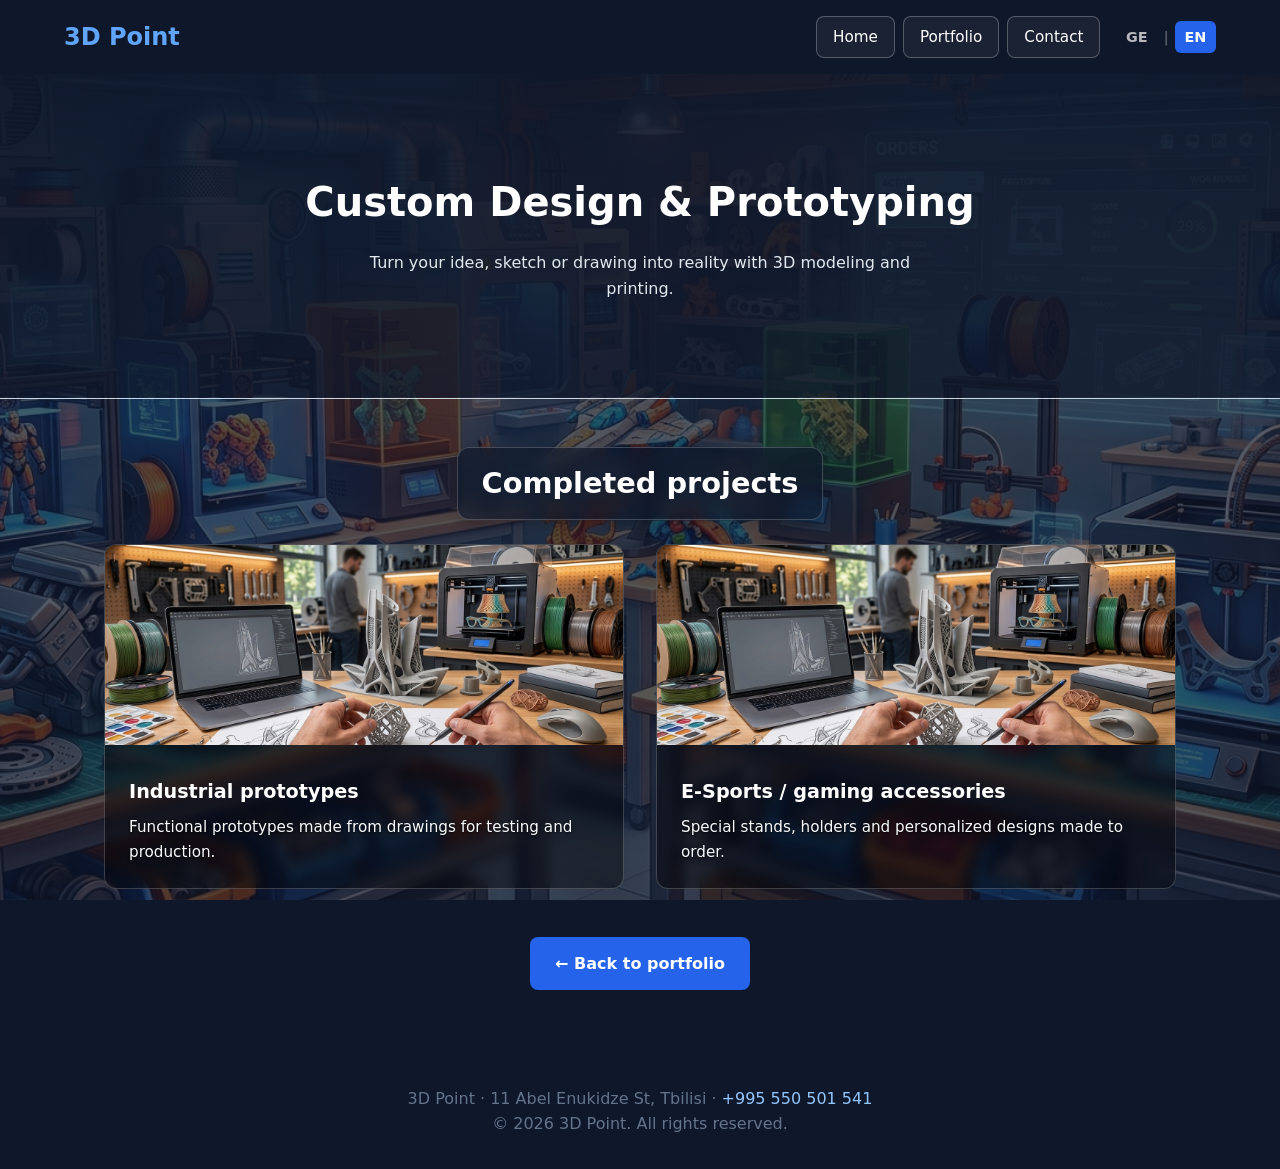
==== custom-design-en.html @ 1af84845 "Add files via upload" ====
<!DOCTYPE html>
<html lang="en">
<head>
    <meta charset="UTF-8">
    <meta name="viewport" content="width=device-width, initial-scale=1.0">
    <title>Custom Design - 3D Point</title>
    <meta name="description" content="Custom 3D design and prototyping from your drawings or ideas in Tbilisi.">
    <link rel="alternate" hreflang="ka" href="https://www.3dpoint.ge/custom-design.html">
    <link rel="alternate" hreflang="en" href="https://www.3dpoint.ge/custom-design-en.html">
    <link rel="stylesheet" href="/style.css">
</head>
<body>

    <header>
        <div class="logo">3D Point</div>
        <div class="nav-container">
            <nav>
                <a href="index-en.html">Home</a>
                <a href="index-en.html#portfolio">Portfolio</a>
                <a href="index-en.html#contact">Contact</a>
            </nav>
            <div class="lang-switch">
                <a href="custom-design.html" class="lang-btn">GE</a>
                <span>|</span>
                <a href="custom-design-en.html" class="lang-btn active">EN</a>
            </div>
        </div>
    </header>

    <section class="hero">
        <h1>Custom Design & Prototyping</h1>
        <p>Turn your idea, sketch or drawing into reality with 3D modeling and printing.</p>
    </section>

    <h2 class="section-title">Completed projects</h2>
    <div class="grid">
        <div class="card">
            <img src="imager/your_design.jpeg" alt="Custom project 1" loading="lazy">
            <div class="card-content">
                <h3 class="card-title">Industrial prototypes</h3>
                <p class="card-text">Functional prototypes made from drawings for testing and production.</p>
            </div>
        </div>
        <div class="card">
            <img src="imager/your_design.jpeg" alt="Custom project 2" loading="lazy">
            <div class="card-content">
                <h3 class="card-title">E-Sports / gaming accessories</h3>
                <p class="card-text">Special stands, holders and personalized designs made to order.</p>
            </div>
        </div>
    </div>

    <div style="text-align: center; margin: 3rem 0;">
        <a href="index-en.html#portfolio" class="btn-link btn-primary">&larr; Back to portfolio</a>
    </div>

    <footer>
        <p>3D Point · 11 Abel Enukidze St, Tbilisi · <a href="tel:+995550501541">+995 550 501 541</a></p>
        <p>&copy; 2026 3D Point. All rights reserved.</p>
    </footer>

    <div class="contact-bar">
        <a href="tel:+995550501541">Call</a>
        <a href="https://wa.me/995550501541" target="_blank" rel="noopener">WhatsApp</a>
    </div>

</body>
</html>
---- style.css ----
/* ძირითადი ფერების ცვლადები */
:root {
    --primary: #2563eb;
    --bg-color: #f8fafc;
    --text-color: #0f172a;
    --card-bg: #ffffff;
    --header-bg: #0f172a;
    --header-text: #ffffff;
    --text-secondary: #64748b;
    --border-color: #cbd5e1;
    --viewer-bg: #f1f5f9;
}

* { 
    box-sizing: border-box; 
    margin: 0; 
    padding: 0; 
    font-family: system-ui, -apple-system, sans-serif; 
}

body { 
    background-image: url('imager/background.jpeg'); 
    background-size: cover;
    background-position: center;
    background-repeat: no-repeat;
    background-attachment: fixed;
    color: var(--text-color); 
    line-height: 1.6; 
}

header { 
    background: var(--header-bg); 
    color: var(--header-text); 
    padding: 1rem 5%; 
    display: flex; 
    justify-content: space-between; 
    align-items: center; 
}

header h1 { 
    font-size: 1.5rem; 
    color: #60a5fa; 
}

/* ნავიგაცია და ღილაკების სტილი */
.nav-container { 
    display: flex; 
    align-items: center; 
    gap: 1rem; 
}

nav { 
    display: flex; 
    gap: 0.5rem; 
}

nav a { 
    color: var(--header-text); 
    text-decoration: none; 
    font-weight: 500; 
    padding: 0.5rem 1rem;
    border: 1px solid rgba(255, 255, 255, 0.25);
    border-radius: 8px;
    background: rgba(255, 255, 255, 0.05);
    transition: all 0.2s ease-in-out;
    font-size: 0.95rem;
    display: inline-block;
}

nav a:hover {
    background: var(--primary);
    border-color: var(--primary);
    color: #ffffff;
    transform: translateY(-2px);
    box-shadow: 0 4px 12px rgba(37, 99, 235, 0.3);
}

nav a:active {
    transform: translateY(0);
    box-shadow: none;
}

.hero { 
    text-align: center; 
    padding: 6rem 5%; 
    background-image: linear-gradient(rgba(15, 23, 42, 0.75), rgba(15, 23, 42, 0.75));
    background-size: cover;
    background-position: center;
    background-repeat: no-repeat;
    color: #ffffff;
    border-bottom: 1px solid var(--border-color); 
}

.hero h2 { 
    font-size: 2.5rem; 
    margin-bottom: 1rem; 
    color: #ffffff;
}

.hero p { 
    color: #e2e8f0; 
    max-width: 600px; 
    margin: 0 auto; 
}

.section-title { 
    text-align: center; 
    margin: 3rem auto 1.5rem; 
    font-size: 1.8rem; 
    color: #ffffff;
    background: rgba(15, 23, 42, 0.65); 
    border: 1px solid rgba(255, 255, 255, 0.2); 
    border-radius: 12px; 
    padding: 0.8rem 1.5rem; 
    max-width: max-content; 
    backdrop-filter: blur(8px); 
    box-shadow: 0 4px 12px rgba(0, 0, 0, 0.2);
}

/* 3D Viewer Section */
.viewer-container { 
    max-width: 900px; 
    margin: 0 auto; 
    padding: 0 5%; 
}

model-viewer { 
    width: 100%; 
    height: 400px; 
    background-image: url('https://images.unsplash.com/photo-1506703719100-a0f3a48c0f86?auto=format&fit=crop&w=1200&q=80');
    background-size: cover;
    background-position: center;
    border-radius: 12px; 
}

/* Portfolio Grid */
.grid { 
    display: grid; 
    grid-template-columns: repeat(auto-fit, minmax(280px, 1fr)); 
    gap: 2rem; 
    padding: 0 5%; 
    max-width: 1200px; 
    margin: 0 auto; 
}

.card { 
    background: rgba(0, 0, 0, 0.4); 
    backdrop-filter: blur(6px); 
    border-radius: 12px; 
    overflow: hidden; 
    border: 1px solid rgba(255, 255, 255, 0.2); 
    box-shadow: none; 
}

.card img { 
    width: 100%; 
    height: 200px; 
    object-fit: cover; 
}

.card-content { 
    padding: 1.5rem; 
    background: transparent; 
}

.card-title { 
    font-size: 1.2rem; 
    margin-bottom: 0.5rem; 
    color: #ffffff; 
}

.card-text { 
    color: #f8fafc; 
    font-size: 0.95rem;
    text-shadow: 0 1px 3px rgba(0, 0, 0, 0.8); 
}

/* Card Link Styles */
.card-link {
    text-decoration: none;
    color: inherit;
    display: block;
    transition: transform 0.2s ease, box-shadow 0.2s ease;
}

.card-link:hover {
    transform: translateY(-5px);
}

.more-btn {
    display: inline-block;
    margin-top: 1rem;
    color: #60a5fa;
    font-weight: 600;
    font-size: 0.9rem;
}

/* Contact & Order Form */
.form-container { 
    max-width: 600px; 
    margin: 3rem auto; 
    padding: 2.5rem 2rem; 
    background: rgba(0, 0, 0, 0.4); 
    backdrop-filter: blur(8px); 
    border-radius: 12px; 
    border: 1px solid rgba(255, 255, 255, 0.15); 
    color: #ffffff; 
    box-shadow: 0 8px 32px rgba(0, 0, 0, 0.3);
}

.form-container h2 { 
    text-align: center; 
    font-size: 1.8rem; 
    margin-bottom: 0.5rem; 
    color: #ffffff;
}

.form-container p.subtitle { 
    text-align: center; 
    color: #e2e8f0; 
    margin-bottom: 1.5rem; 
    font-size: 0.95rem; 
}

.form-group { 
    margin-bottom: 1.2rem; 
}

.form-group label { 
    display: block; 
    margin-bottom: 0.5rem; 
    font-weight: 500; 
    color: #ffffff;
}

.form-group input, 
.form-group textarea { 
    width: 100%; 
    padding: 0.8rem; 
    border: 1px solid rgba(255, 255, 255, 0.25); 
    border-radius: 6px; 
    font-size: 1rem; 
    background: rgba(255, 255, 255, 0.1); 
    color: #ffffff; 
}

.form-group input::placeholder,
.form-group textarea::placeholder {
    color: rgba(255, 255, 255, 0.6); 
}

.form-group input:focus,
.form-group textarea:focus {
    outline: none;
    border-color: #ffffff;
    background: rgba(255, 255, 255, 0.18);
}

.form-hint { 
    font-size: 0.85rem; 
    color: #cbd5e1; 
    margin-top: 0.3rem; 
}

.btn { 
    background: var(--primary); 
    color: white; 
    padding: 0.8rem 1.5rem; 
    border: none; 
    border-radius: 6px; 
    font-size: 1rem; 
    cursor: pointer; 
    width: 100%; 
    font-weight: 600; 
    transition: background 0.2s ease-in-out;
}

.btn:hover { 
    background: #1d4ed8; 
}

footer { 
    text-align: center; 
    padding: 2rem; 
    background: var(--header-bg); 
    color: var(--text-secondary); 
    margin-top: 4rem; 
}

/* =========================================================
   📱 Mobile & Tablet Responsive Styles (მობილურის ადაპტაცია)
   ========================================================= */

@media (max-width: 768px) {
    header {
        flex-direction: column;
        gap: 1rem;
        padding: 1rem;
        text-align: center;
    }

    .nav-container {
        width: 100%;
        justify-content: center;
        flex-wrap: wrap;
    }

    nav {
        flex-wrap: wrap;
        justify-content: center;
        gap: 0.4rem;
    }

    nav a {
        padding: 0.4rem 0.75rem;
        font-size: 0.85rem;
    }

    .hero {
        padding: 3rem 1.2rem;
    }

    .hero h2 {
        font-size: 1.75rem;
    }

    .hero p {
        font-size: 0.95rem;
    }

    .section-title {
        font-size: 1.3rem;
        padding: 0.6rem 1rem;
        margin: 2rem auto 1rem;
        max-width: 90%;
    }

    model-viewer {
        height: 300px;
    }

    .grid {
        grid-template-columns: 1fr;
        gap: 1.5rem;
        padding: 0 4%;
    }

    .form-container {
        margin: 2rem 4%;
        padding: 1.5rem 1.2rem;
    }

    .form-container h2 {
        font-size: 1.4rem;
    }

    .form-group input, 
    .form-group textarea {
        font-size: 16px;
    }
}

/* Language Switcher Button Styles */
.lang-switch {
    display: flex;
    align-items: center;
    gap: 0.4rem;
    color: rgba(255, 255, 255, 0.4);
    font-size: 0.9rem;
}

.lang-btn {
    color: rgba(255, 255, 255, 0.7);
    text-decoration: none;
    font-weight: 600;
    padding: 0.3rem 0.6rem;
    border-radius: 6px;
    transition: all 0.2s ease-in-out;
}

.lang-btn:hover {
    color: #ffffff;
    background: rgba(255, 255, 255, 0.1);
}

.lang-btn.active {
    color: #ffffff;
    background: var(--primary);
}

/* =========================================================
   ეტაპი 1: დაამატე ეს ბლოკი style.css-ის ბოლოს (არაფერი წაშალო)
   ========================================================= */

/* ფონი: ფიქსირებული სურათი pseudo-ელემენტზე (მუშაობს iPhone-ზეც) */
body {
    background-image: none;
    background-color: #0f172a;
}
body::before {
    content: "";
    position: fixed;
    inset: 0;
    z-index: -1;
    background: linear-gradient(rgba(15, 23, 42, 0.7), rgba(15, 23, 42, 0.7)),
                url('imager/background.jpeg') center / cover no-repeat;
}

/* ლოგო (h1-ის ნაცვლად) */
.logo {
    font-size: 1.5rem;
    font-weight: 700;
    color: #60a5fa;
}

/* hero: h1 იგივე სტილით, რაც ადრე h2-ს ჰქონდა */
.hero h1 {
    font-size: clamp(1.75rem, 5vw, 2.5rem);
    margin-bottom: 1rem;
    color: #ffffff;
}
.hero-actions {
    display: flex;
    flex-wrap: wrap;
    gap: 0.8rem;
    justify-content: center;
    margin-top: 1.8rem;
}
.btn-link {
    display: inline-block;
    padding: 0.85rem 1.6rem;
    border-radius: 8px;
    font-weight: 600;
    text-decoration: none;
    transition: background 0.2s ease-in-out;
}
.btn-primary { background: var(--primary); color: #ffffff; }
.btn-primary:hover { background: #1d4ed8; }
.btn-ghost { border: 1px solid rgba(255, 255, 255, 0.5); color: #ffffff; }
.btn-ghost:hover { background: rgba(255, 255, 255, 0.12); }

/* როგორ ვმუშაობთ */
.steps {
    list-style: none;
    counter-reset: step;
    display: grid;
    grid-template-columns: repeat(auto-fit, minmax(220px, 1fr));
    gap: 1.2rem;
    max-width: 1200px;
    margin: 0 auto;
    padding: 0 5%;
}
.steps li {
    counter-increment: step;
    background: rgba(15, 23, 42, 0.85);
    border: 1px solid rgba(255, 255, 255, 0.15);
    border-radius: 12px;
    padding: 1.4rem;
    color: #f8fafc;
}
.steps li::before {
    content: counter(step);
    display: inline-flex;
    align-items: center;
    justify-content: center;
    width: 2rem;
    height: 2rem;
    margin-bottom: 0.7rem;
    border-radius: 50%;
    background: var(--primary);
    font-weight: 700;
}
.steps h3 { font-size: 1.05rem; margin-bottom: 0.4rem; }
.steps p { font-size: 0.92rem; color: #e2e8f0; }

/* მასალები */
.materials {
    display: grid;
    grid-template-columns: repeat(auto-fit, minmax(220px, 1fr));
    gap: 1.2rem;
    max-width: 1200px;
    margin: 0 auto;
    padding: 0 5%;
}
.materials div {
    background: rgba(15, 23, 42, 0.85);
    border: 1px solid rgba(255, 255, 255, 0.15);
    border-radius: 12px;
    padding: 1.4rem;
    color: #f8fafc;
}
.materials h3 { color: #60a5fa; margin-bottom: 0.4rem; }
.materials p { font-size: 0.92rem; color: #e2e8f0; }

/* ხილული კონტაქტი */
.contact-info {
    max-width: 700px;
    margin: 3rem auto 0;
    padding: 1.8rem 2rem;
    background: rgba(15, 23, 42, 0.85);
    border: 1px solid rgba(255, 255, 255, 0.15);
    border-radius: 12px;
    color: #ffffff;
}
.contact-info h2 { font-size: 1.4rem; margin-bottom: 1rem; text-align: center; }
.contact-info ul { list-style: none; }
.contact-info li {
    display: flex;
    flex-wrap: wrap;
    justify-content: space-between;
    gap: 0.3rem 1rem;
    padding: 0.6rem 0;
    border-bottom: 1px solid rgba(255, 255, 255, 0.12);
}
.contact-info li:last-child { border-bottom: none; }
.contact-info a { color: #93c5fd; text-decoration: none; }
.contact-info a:hover { text-decoration: underline; }

/* ფორმა: select იგივე სტილით, რაც input */
.form-group select {
    width: 100%;
    padding: 0.8rem;
    border: 1px solid rgba(255, 255, 255, 0.25);
    border-radius: 6px;
    font-size: 1rem;
    background: rgba(255, 255, 255, 0.1);
    color: #ffffff;
}
.form-group select option { color: #0f172a; }

/* ფოკუსის ხილვადობა კლავიატურისთვის */
a:focus-visible, button:focus-visible, input:focus-visible,
select:focus-visible, textarea:focus-visible {
    outline: 2px solid #93c5fd;
    outline-offset: 2px;
}

footer a { color: #93c5fd; text-decoration: none; }

/* მობილურის მუდმივი საკონტაქტო ღილაკები */
.contact-bar { display: none; }

@media (max-width: 768px) {
    .contact-bar {
        display: flex;
        position: fixed;
        left: 0;
        right: 0;
        bottom: 0;
        z-index: 50;
        background: #0f172a;
        border-top: 1px solid rgba(255, 255, 255, 0.2);
    }
    .contact-bar a {
        flex: 1;
        padding: 0.9rem 0.5rem;
        text-align: center;
        font-weight: 600;
        text-decoration: none;
        color: #ffffff;
    }
    .contact-bar a:first-child { background: var(--primary); }
    body { padding-bottom: 3.4rem; }
    .contact-info { margin: 2rem 4% 0; padding: 1.4rem 1.2rem; }
}
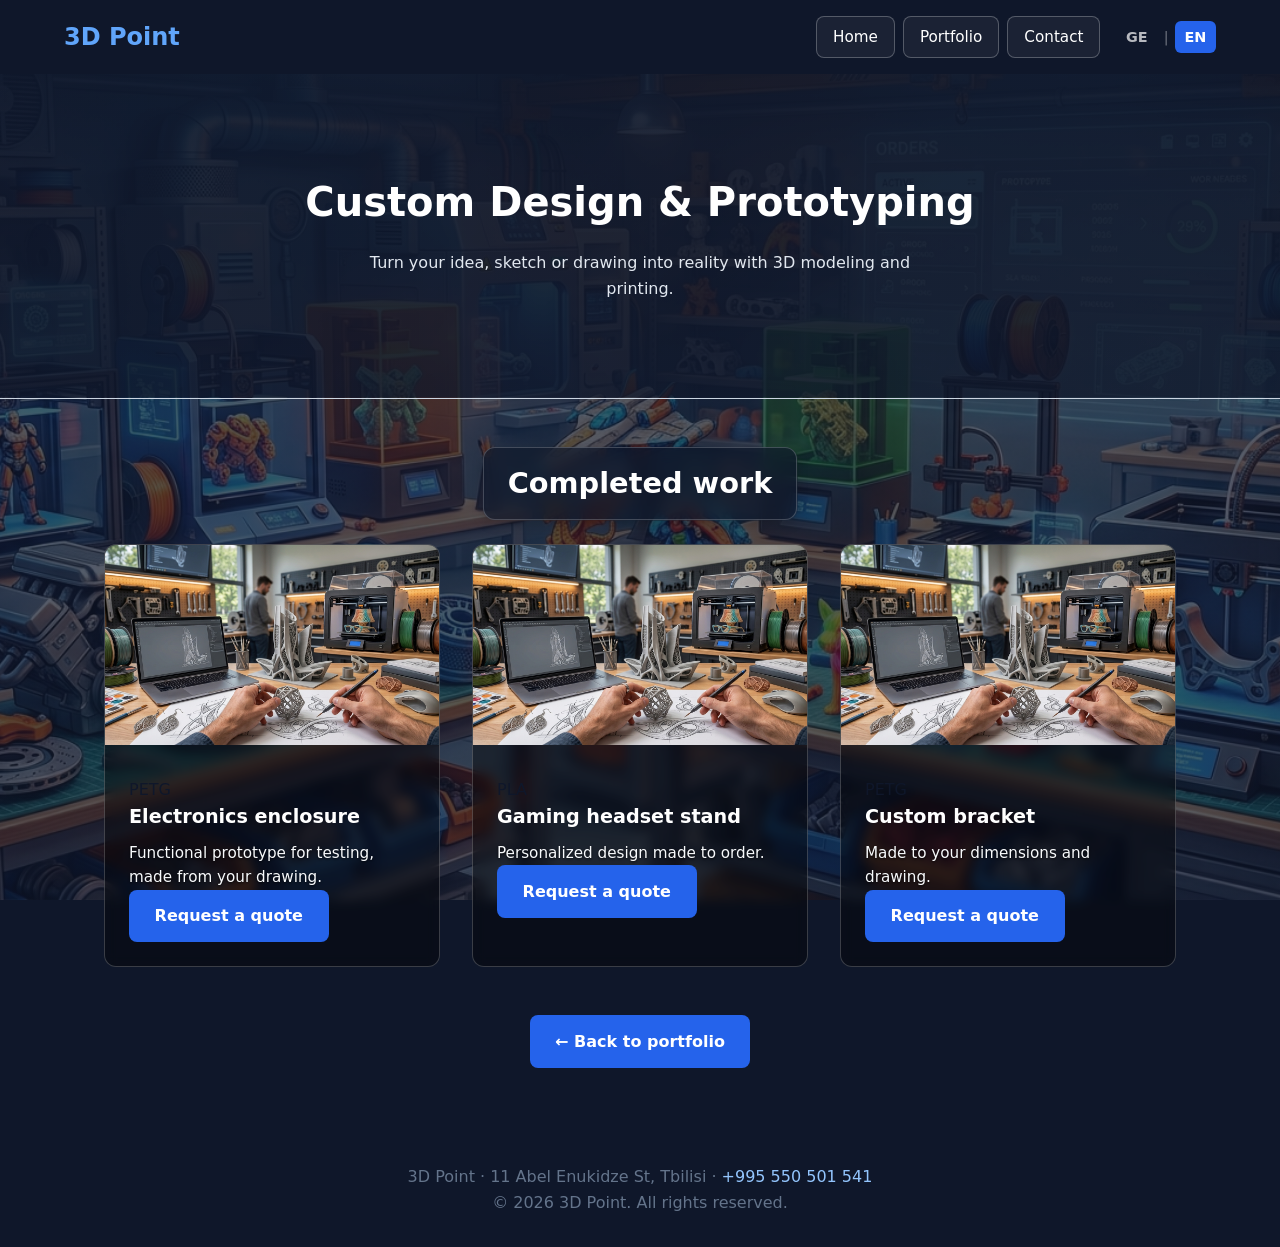
==== commit 130fa69c: "Add files via upload" ====
--- a/custom-design-en.html
+++ b/custom-design-en.html
@@ -3,8 +3,8 @@
 <head>
     <meta charset="UTF-8">
     <meta name="viewport" content="width=device-width, initial-scale=1.0">
-    <title>Custom Design - 3D Point</title>
-    <meta name="description" content="Custom 3D design and prototyping from your drawings or ideas in Tbilisi.">
+    <title>Custom Design & Prototyping - 3D Point</title>
+    <meta name="description" content="Turn your idea, sketch or drawing into reality with 3D modeling and printing.">
     <link rel="alternate" hreflang="ka" href="https://www.3dpoint.ge/custom-design.html">
     <link rel="alternate" hreflang="en" href="https://www.3dpoint.ge/custom-design-en.html">
     <link rel="stylesheet" href="/style.css">
@@ -32,20 +32,34 @@
         <p>Turn your idea, sketch or drawing into reality with 3D modeling and printing.</p>
     </section>
 
-    <h2 class="section-title">Completed projects</h2>
+    <h2 class="section-title">Completed work</h2>
+    <!-- ნიმუში / SAMPLE: replace these cards with real products and photos -->
     <div class="grid">
         <div class="card">
-            <img src="imager/your_design.jpeg" alt="Custom project 1" loading="lazy">
+            <img src="imager/your_design.jpeg" alt="Electronics enclosure" loading="lazy">
             <div class="card-content">
-                <h3 class="card-title">Industrial prototypes</h3>
-                <p class="card-text">Functional prototypes made from drawings for testing and production.</p>
+                <span class="tag">PETG</span>
+                <h3 class="card-title">Electronics enclosure</h3>
+                <p class="card-text">Functional prototype for testing, made from your drawing.</p>
+                <a class="btn-link btn-primary btn-sm" href="https://wa.me/995550501541?text=I%20would%20like%20a%20quote%20for%3A%20Electronics%20enclosure" target="_blank" rel="noopener">Request a quote</a>
             </div>
         </div>
         <div class="card">
-            <img src="imager/your_design.jpeg" alt="Custom project 2" loading="lazy">
+            <img src="imager/your_design.jpeg" alt="Gaming headset stand" loading="lazy">
             <div class="card-content">
-                <h3 class="card-title">E-Sports / gaming accessories</h3>
-                <p class="card-text">Special stands, holders and personalized designs made to order.</p>
+                <span class="tag">PLA</span>
+                <h3 class="card-title">Gaming headset stand</h3>
+                <p class="card-text">Personalized design made to order.</p>
+                <a class="btn-link btn-primary btn-sm" href="https://wa.me/995550501541?text=I%20would%20like%20a%20quote%20for%3A%20Gaming%20headset%20stand" target="_blank" rel="noopener">Request a quote</a>
+            </div>
+        </div>
+        <div class="card">
+            <img src="imager/your_design.jpeg" alt="Custom bracket" loading="lazy">
+            <div class="card-content">
+                <span class="tag">PETG</span>
+                <h3 class="card-title">Custom bracket</h3>
+                <p class="card-text">Made to your dimensions and drawing.</p>
+                <a class="btn-link btn-primary btn-sm" href="https://wa.me/995550501541?text=I%20would%20like%20a%20quote%20for%3A%20Custom%20bracket" target="_blank" rel="noopener">Request a quote</a>
             </div>
         </div>
     </div>
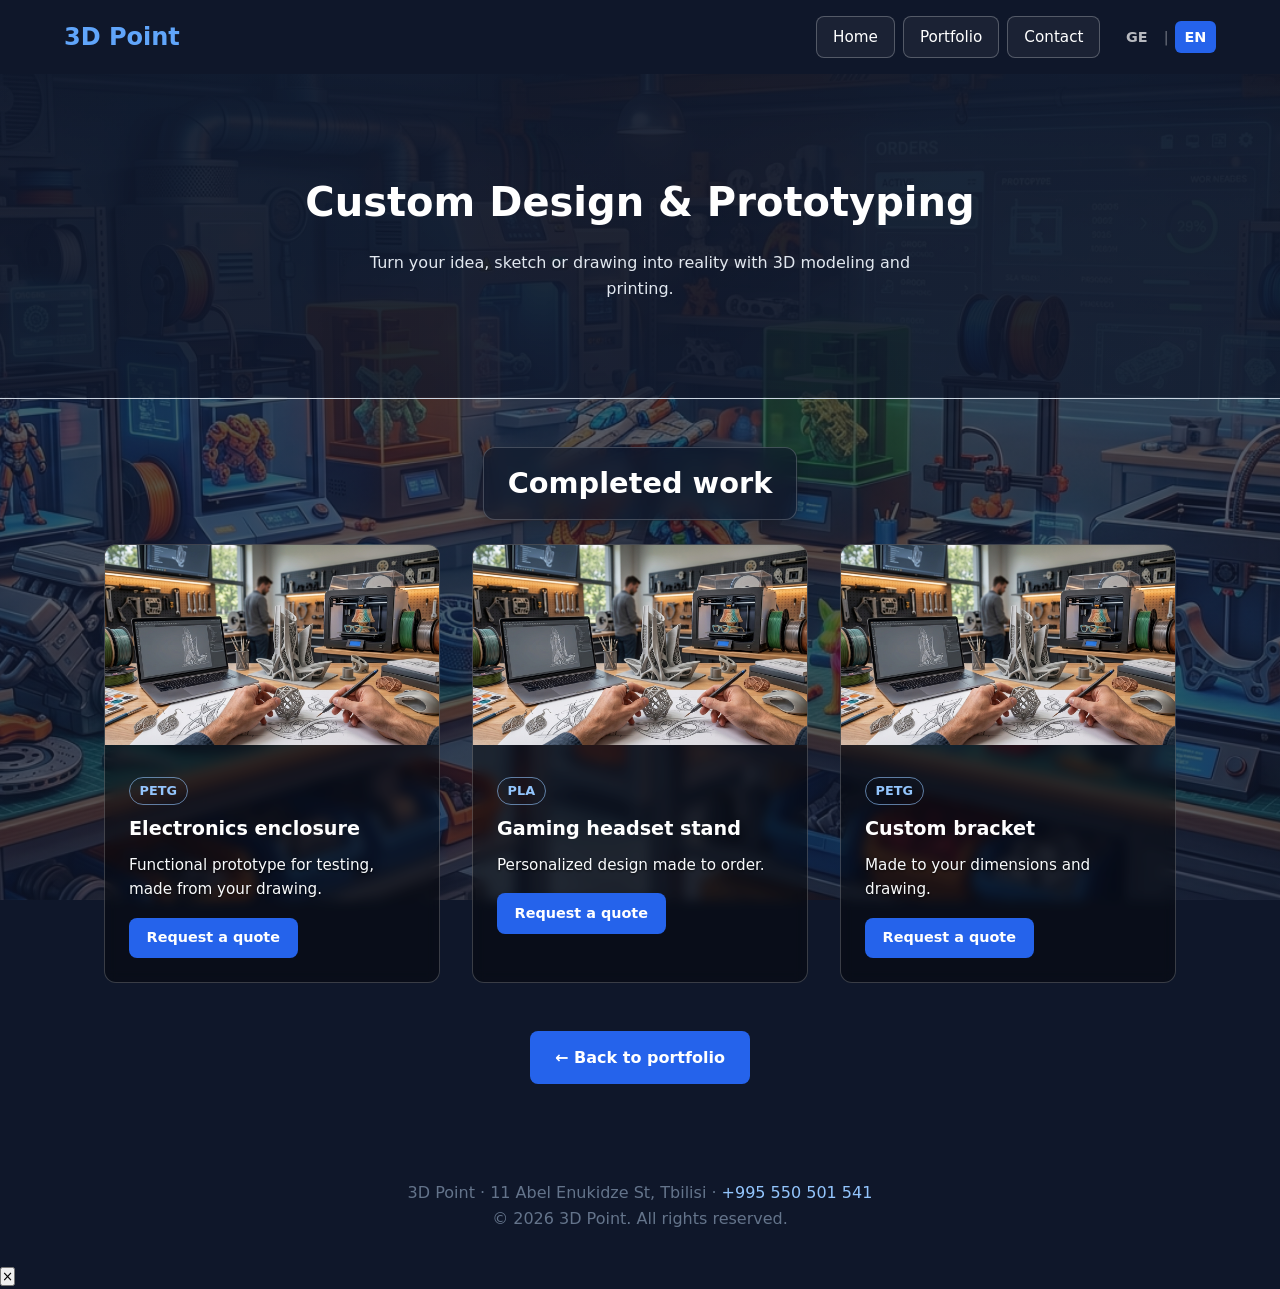
==== commit e1ea16c1: "Add files via upload" ====
--- a/custom-design-en.html
+++ b/custom-design-en.html
@@ -78,5 +78,6 @@
         <a href="https://wa.me/995550501541" target="_blank" rel="noopener">WhatsApp</a>
     </div>
 
+    <script src="/gallery.js" defer></script>
 </body>
 </html>
--- a/style.css
+++ b/style.css
@@ -563,3 +563,20 @@
     body { padding-bottom: 3.4rem; }
     .contact-info { margin: 2rem 4% 0; padding: 1.4rem 1.2rem; }
 }
+/* პროდუქტის ბარათი: დაამატე style.css-ის ბოლოს */
+.tag {
+    display: inline-block;
+    margin-bottom: 0.6rem;
+    padding: 0.15rem 0.6rem;
+    border: 1px solid rgba(147, 197, 253, 0.6);
+    border-radius: 999px;
+    color: #93c5fd;
+    font-size: 0.8rem;
+    font-weight: 600;
+}
+.btn-sm {
+    margin-top: 1rem;
+    padding: 0.55rem 1.1rem;
+    font-size: 0.9rem;
+}
+
